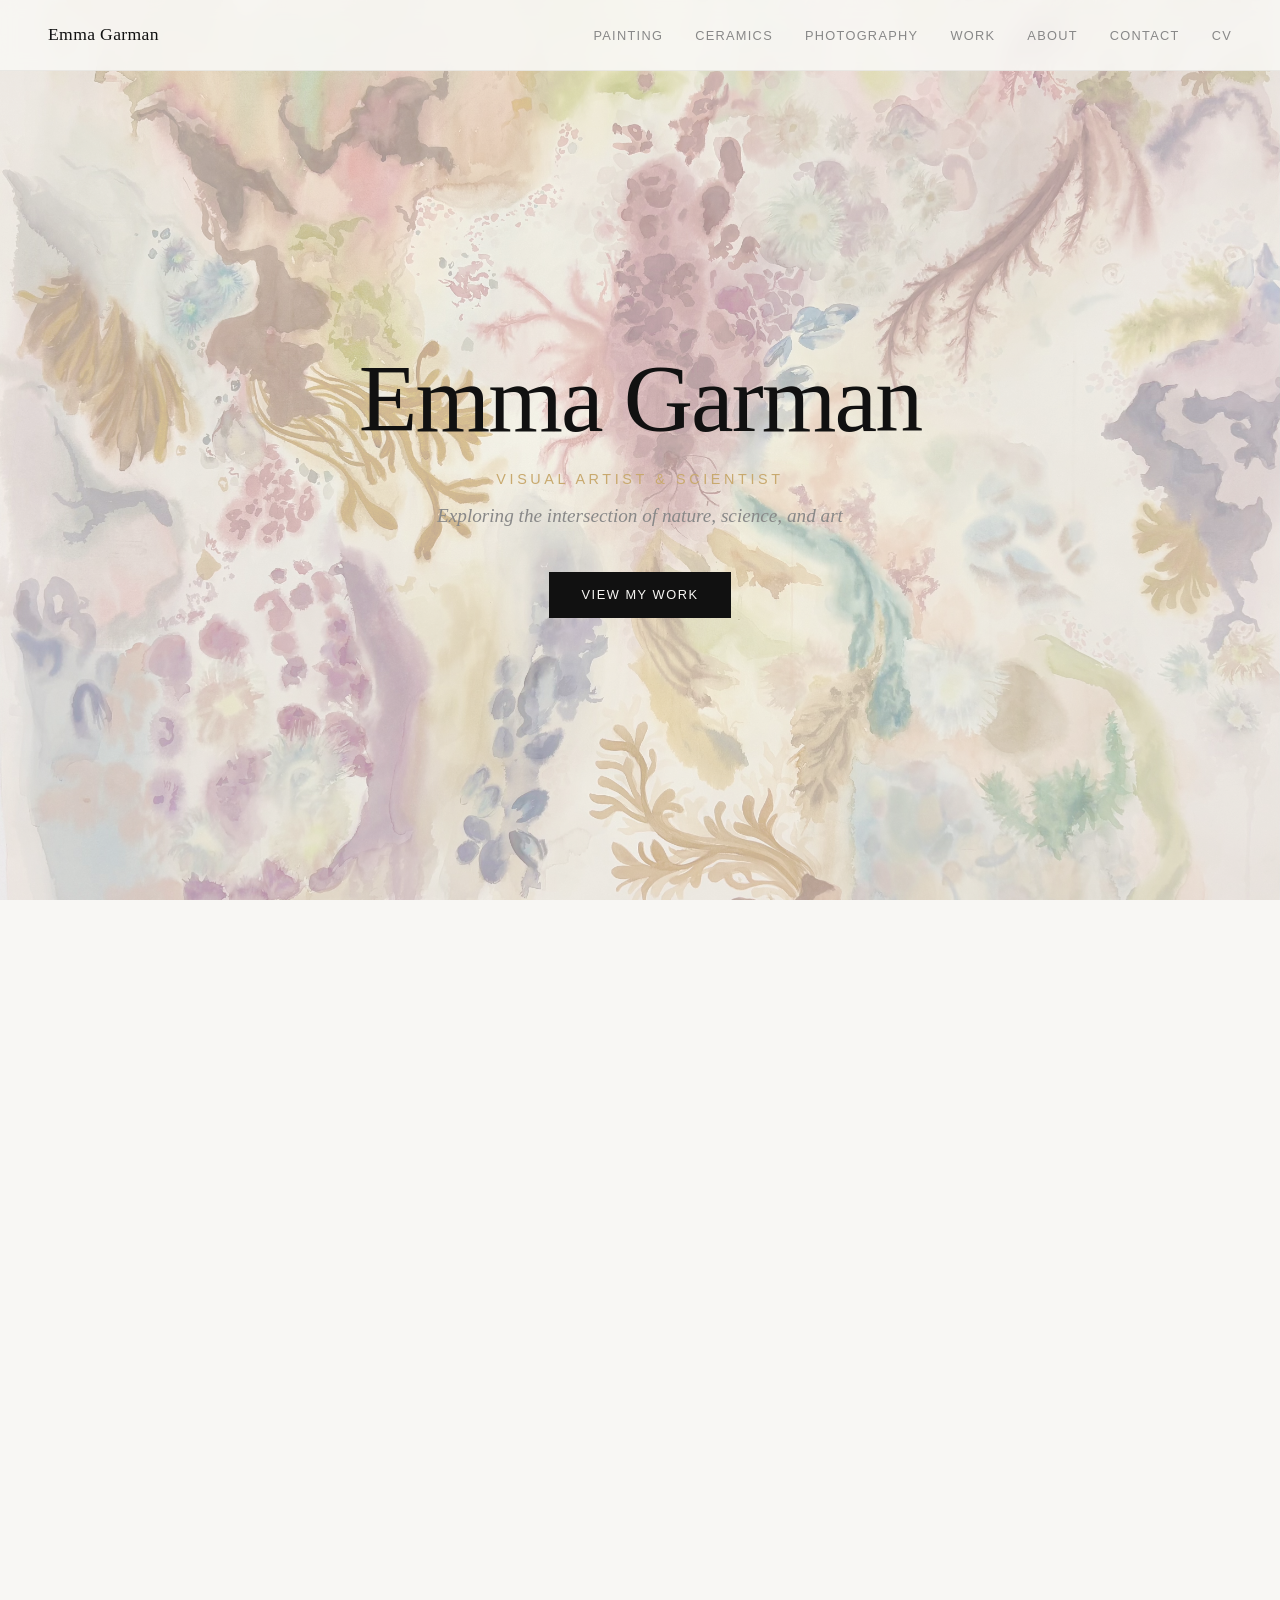
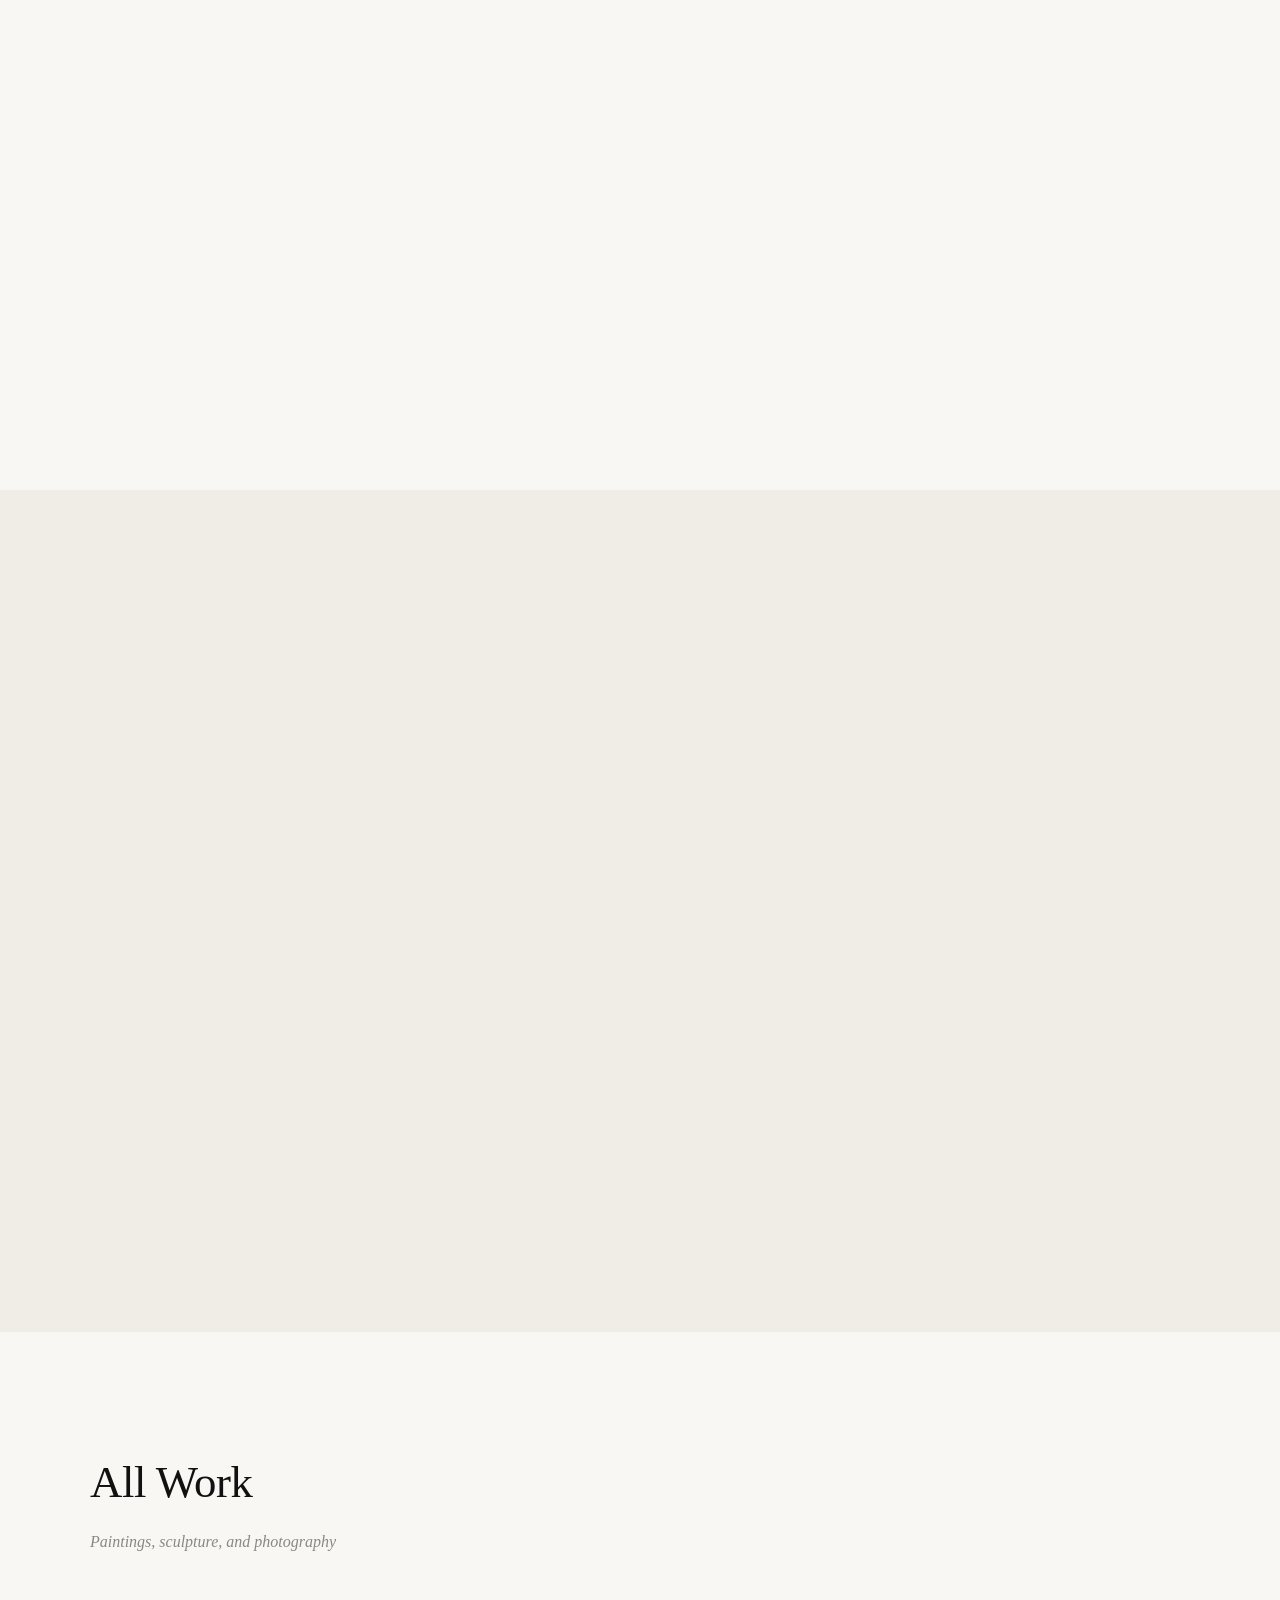
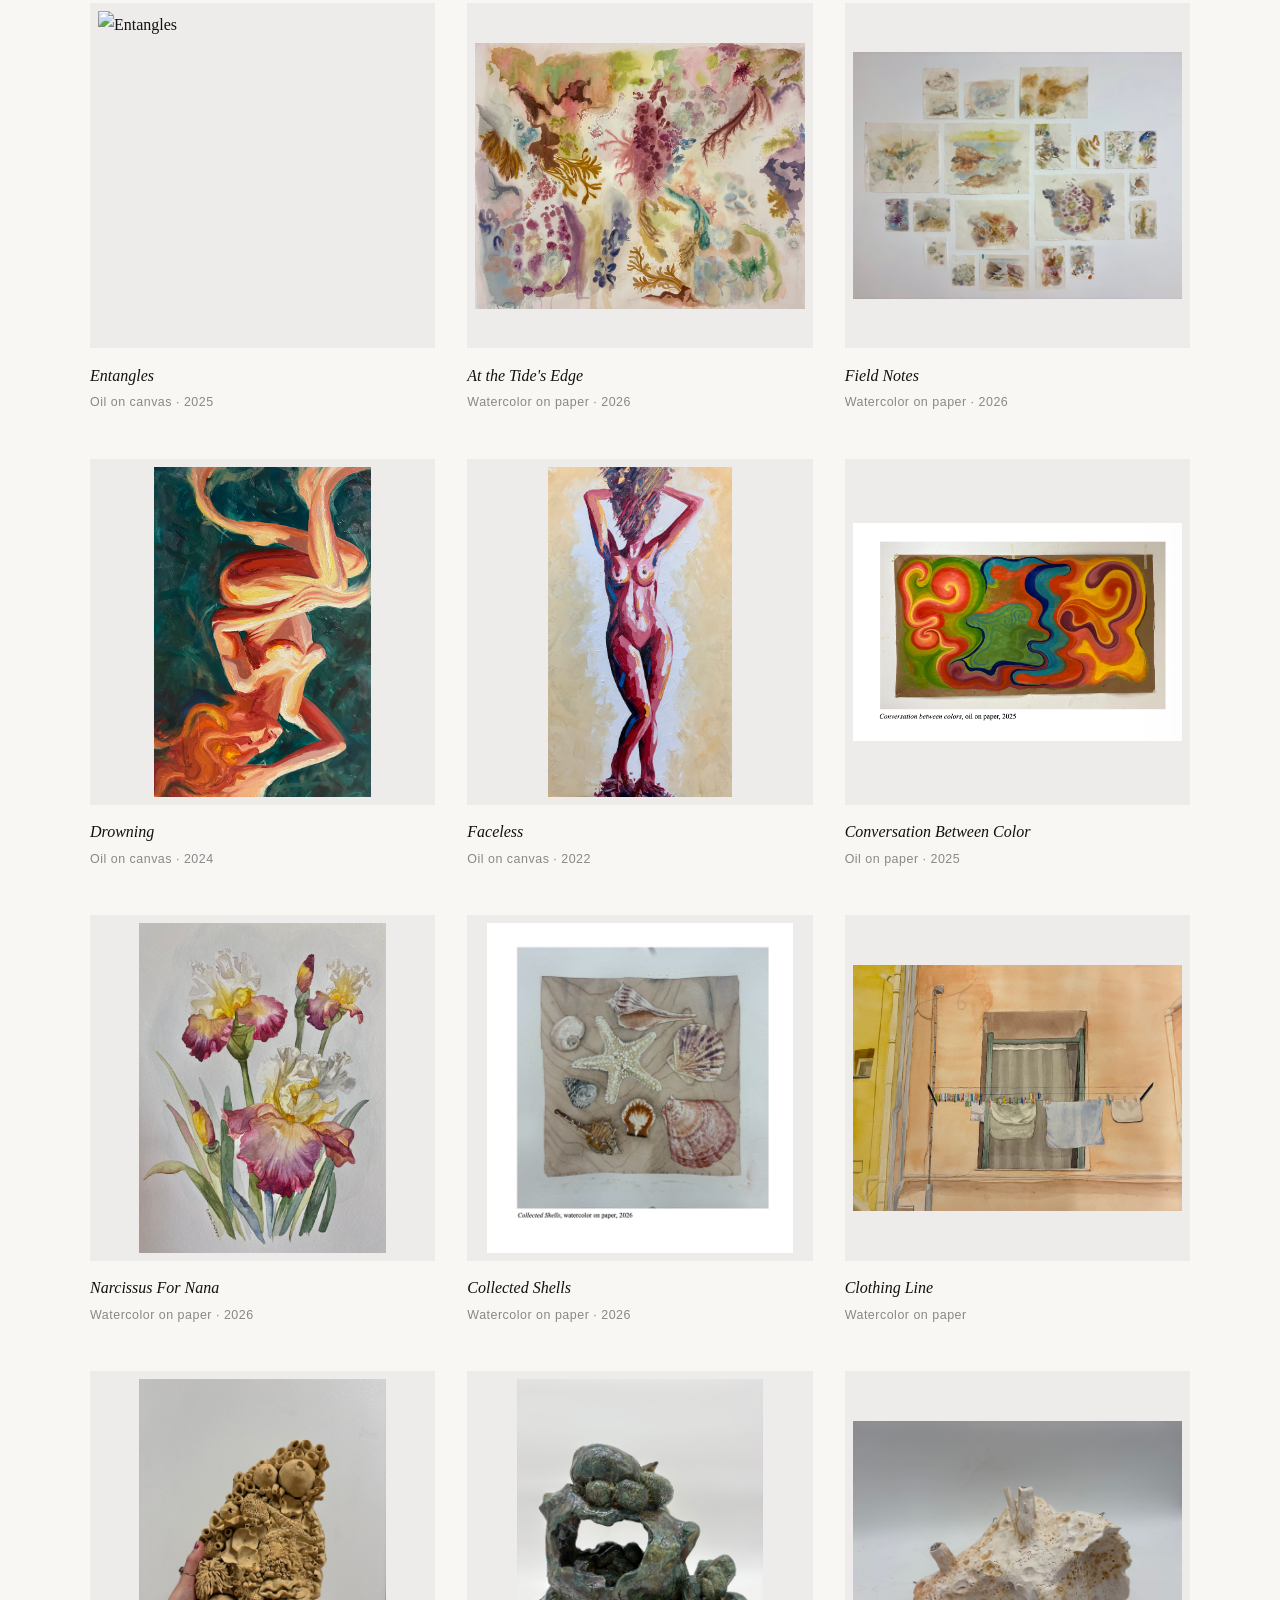
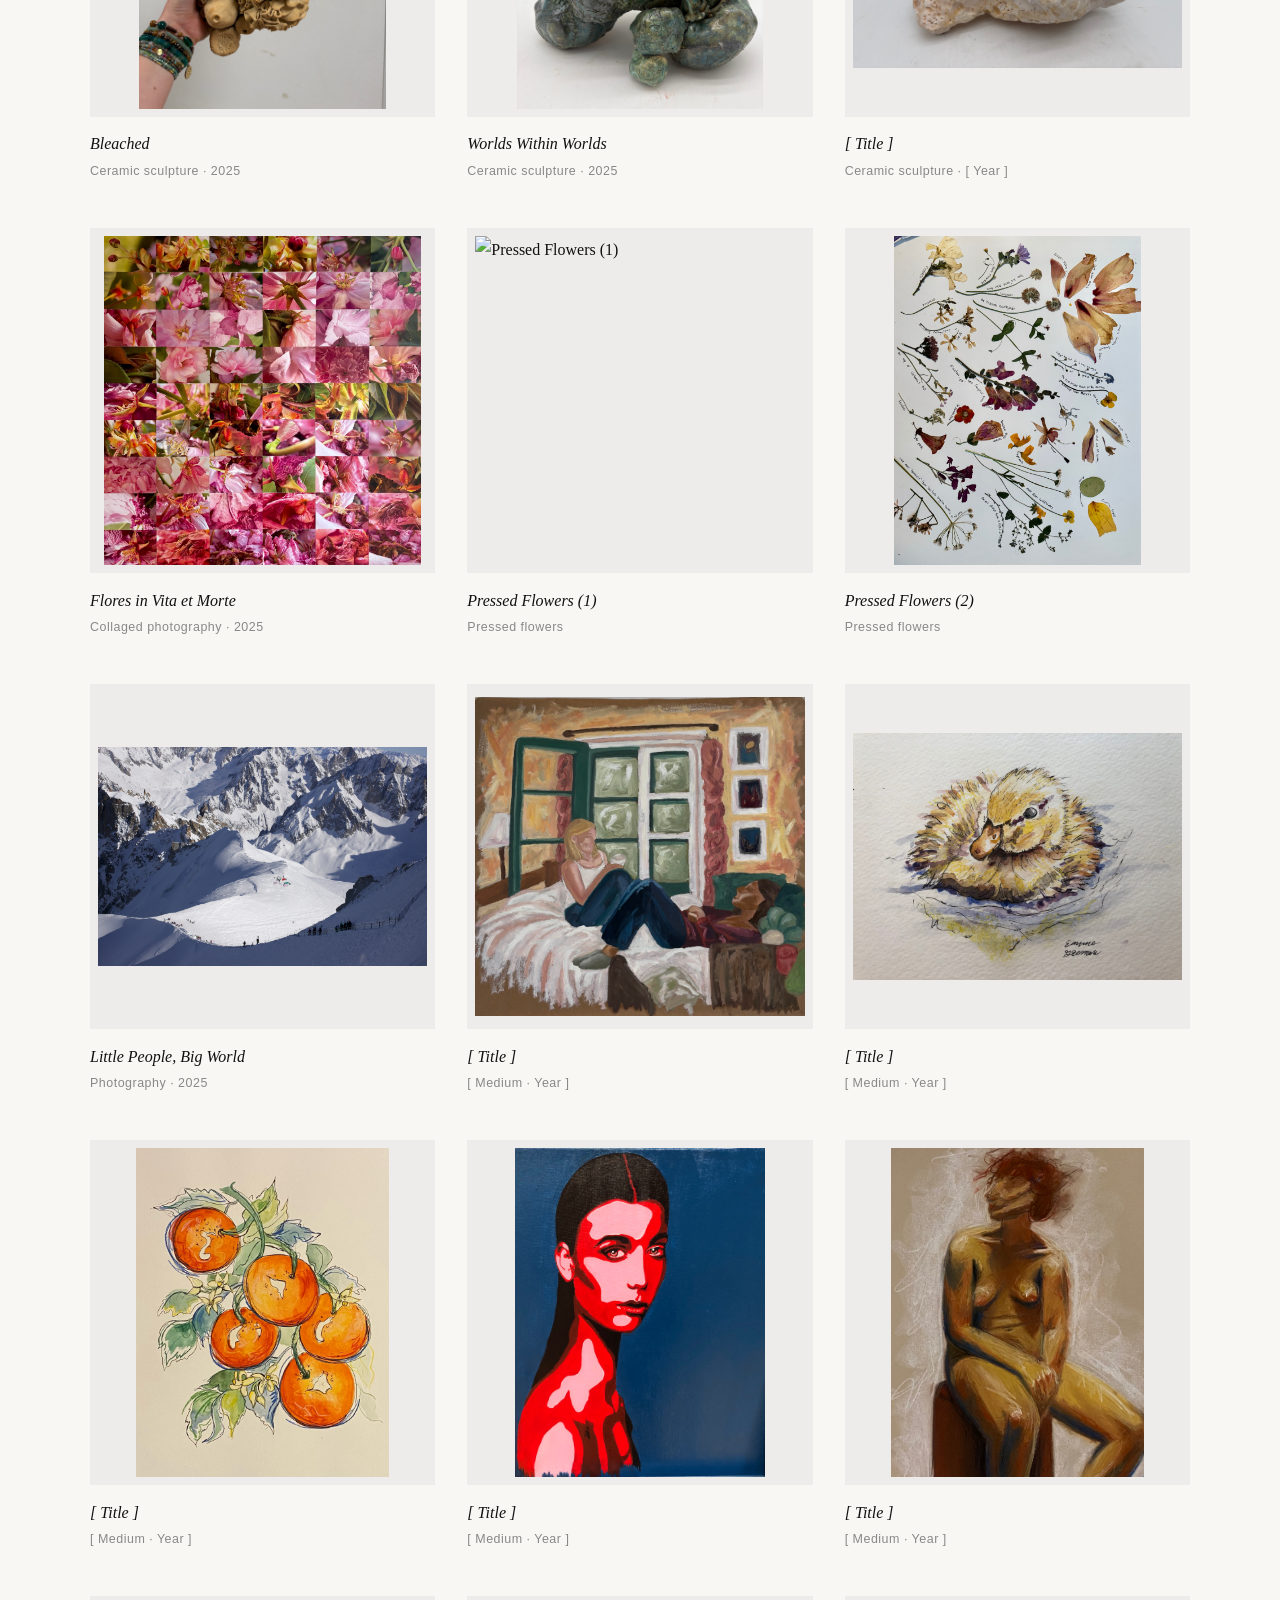
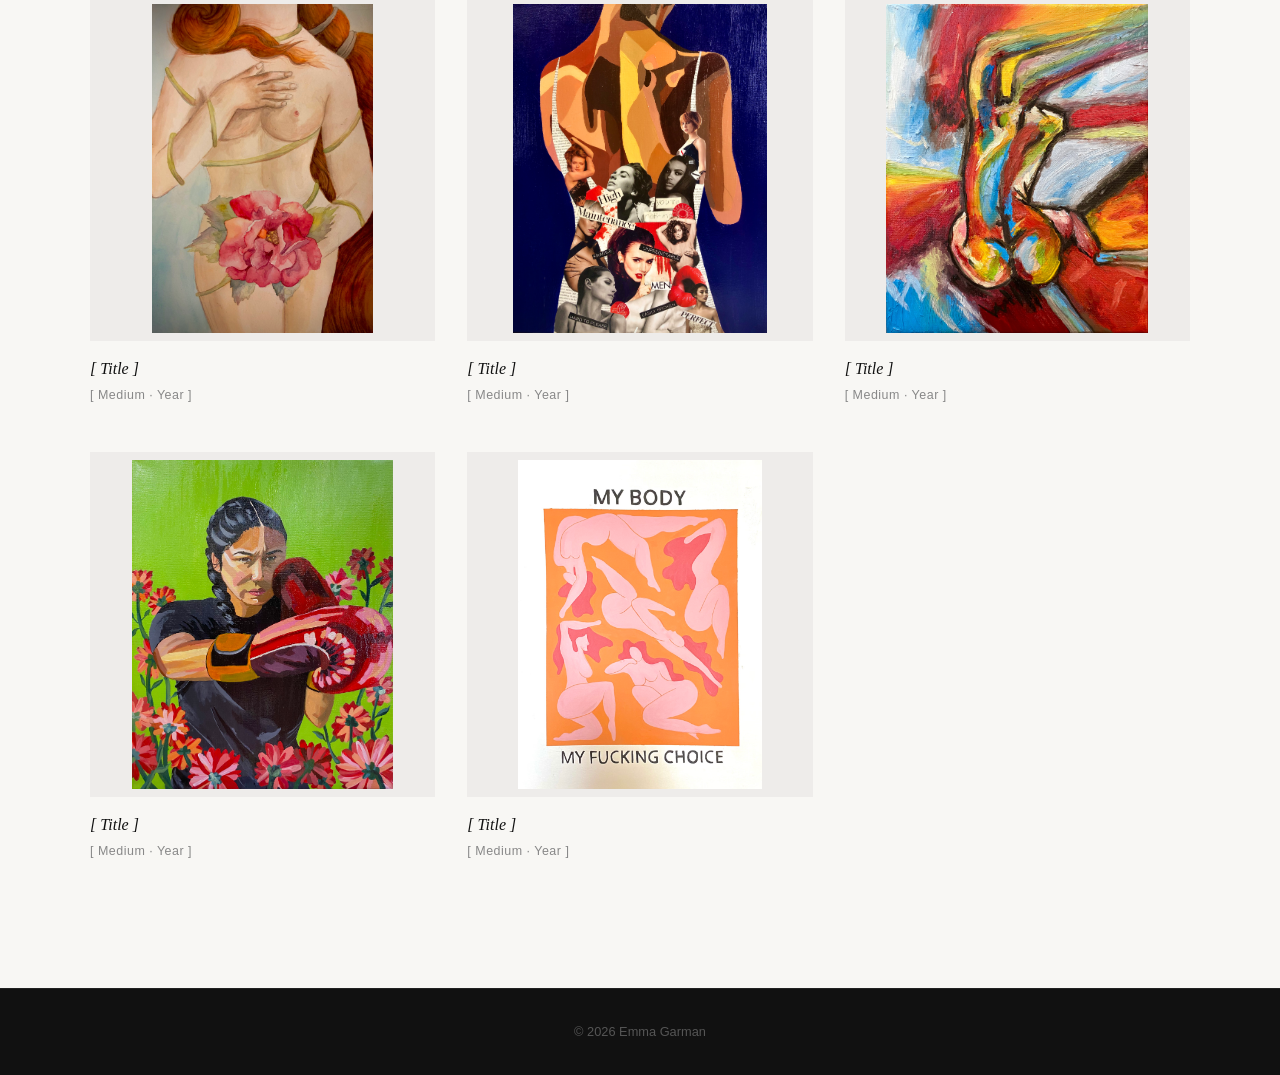
==== artwork.html @ c4eb3638 "Add artwork pages, contact form, CV, photography sections, and smooth page transitions - Individual " ====
<!DOCTYPE html>
<html lang="en">
<head>
  <meta charset="UTF-8" />
  <meta name="viewport" content="width=device-width, initial-scale=1.0" />
  <title>Work — Emma Garman</title>
  <link rel="stylesheet" href="style.css" />
</head>
<body>

  <!-- Navigation -->
  <nav class="nav">
    <a class="nav-name" href="index.html">Emma Garman</a>
    <ul class="nav-links">
      <li><a href="painting.html">Painting</a></li>
      <li><a href="ceramics.html">Ceramics</a></li>
      <li><a href="photography.html">Photography</a></li>
      <li><a href="index.html#about">About</a></li>
      <li><a href="emma-garman-cv.pdf" target="_blank">CV</a></li>
      <li><a href="contact.html">Contact</a></li>
    </ul>
  </nav>

  <!-- Artwork Content -->
  <div class="artwork-page-content">

    <a id="backLink" href="index.html#work" class="artwork-back-link">← All Work</a>

    <div class="artwork-header">
      <h1 id="artTitle"></h1>
    </div>

    <div class="artwork-img-full-wrap">
      <div class="artwork-img-container">
        <button class="art-arrow art-arrow-prev" id="artImgPrev">&#8249;</button>
        <img id="artMainImg" src="" alt="" class="artwork-img-full" />
        <button class="art-arrow art-arrow-next" id="artImgNext">&#8250;</button>
        <button class="art-zoom-btn" id="artZoomBtn" aria-label="View full size">
          <svg width="15" height="15" viewBox="0 0 24 24" fill="none" stroke="currentColor" stroke-width="2.5" stroke-linecap="round" stroke-linejoin="round">
            <polyline points="15 3 21 3 21 9"/><polyline points="9 21 3 21 3 15"/>
            <line x1="21" y1="3" x2="14" y2="10"/><line x1="3" y1="21" x2="10" y2="14"/>
          </svg>
        </button>
      </div>
      <div class="artwork-thumbs" id="artThumbs"></div>
    </div>

    <div class="artwork-body">
      <p class="artwork-meta" id="artMeta"></p>
      <div class="artwork-desc" id="artDesc"></div>
      <div class="artwork-nav-row">
        <a id="artPrev" href="#" class="artwork-nav-link">← Previous</a>
        <a id="artNext" href="#" class="artwork-nav-link">Next →</a>
      </div>
    </div>

  </div>

  <!-- Zoom Modal -->
  <div class="art-zoom-modal" id="artZoomModal">
    <button class="art-zoom-close" id="artZoomClose">×</button>
    <img id="artZoomImg" src="" alt="" />
  </div>

  <!-- Footer -->
  <footer class="footer">
    <p>© 2026 Emma Garman</p>
  </footer>

  <script>
    const WORKS = [
      {
        id: 'entangles',
        title: 'Entangles',
        meta: 'Oil on canvas · 4 × 3 ft · 2025',
        img: 'images/entangles.png',
        gallery: [],
        desc: `At the tide's edge, life entangles. Algae, seaweed, and marine creatures weave themselves into an interconnected web of symbiosis. Above them, a human figure appears only as a reflection, a lock of hair dangling into the tidepool. The water answers with a gentle ripple. In this moment of contact, boundaries between "human" and "nature" loosen.\n\nInspired by the relationships of reciprocity embedded within marine ecosystems, we can reimagine humanity's relationship to the rest of the natural world. Here, the ocean becomes our teacher, offering models for living with—rather than apart from—the world around.`
      },
      {
        id: 'at-the-tides-edge',
        title: "At the Tide's Edge",
        meta: 'Watercolor on paper · 2026',
        img: 'images/at-the-tides-edge.jpeg',
        gallery: [],
        desc: `At the Tide's Edge explores the fluid, dynamic world of tidepool ecosystems. Drawing upon a series of plein-air studies the artist created while sitting in the tidepools of Southern California, this abstract watercolor painting combines field notes, sketches, and fleeting observations into a single, cohesive composition. Forms dissolve and merge (seaweed drifting across anemones, water folding over rock), allowing varied elements to blend and interact as they do in the natural world.\n\nBy collecting moments of quiet reciprocity, this piece encourages attention to subtle, interconnected relationships that sustain these environments. At the Tide's Edge is both a meditation on the ecological beauty of tidepools and a call to more closely observe, consider, and care for these delicate ecosystems flourishing with life.`
      },
      {
        id: 'field-notes',
        title: 'Field Notes',
        meta: 'Watercolor on paper · 2026',
        img: 'images/field-notes.jpeg',
        gallery: ['images/field-notes-detail-1.jpeg','images/field-notes-detail-2.jpeg','images/field-notes-detail-3.jpeg','images/field-notes-detail-4.jpeg'],
        desc: `Immersed in tidepools and painting with seawater, the artist created Field Notes. The papers became her tidal diary, filled with quick, gestural impressions of fleeting moments. She observed seaweed swaying in the ocean's current, creatures emerging from crevices, and colors coming alive as light danced across the water. From microscopic to macroscopic, Field Notes layers moments of symbiotic relationships unfolding in tidepool ecosystems.\n\nEach field note carries a mark of the ocean, permanently etched with its touch: salty water mixed with pigment, grains of sand embedded in paper, rogue waves washing paint from the page. Field Notes creates a dialogue between art and science, combining the approaches of naturalists and artists to more closely observe life in and around the surface. In both practice and result, the collection of tidepool moments in Field Notes urges us to think about humans' relationship to the natural world.`
      },
      {
        id: 'drowning',
        title: 'Drowning',
        meta: 'Oil on canvas · 2024',
        img: 'images/drowning.jpeg',
        gallery: [],
        desc: `This piece conveys the oversexualization of women. The subject is intentionally blended at the ends of her body. Her feet, hands, and most significantly, her face, fluidly fade into the background, ultimately representing the unimportance of her identity to society; sexualized and objectified.`
      },
      {
        id: 'faceless',
        title: 'Faceless',
        meta: 'Oil on canvas · 2022',
        img: 'images/faceless.png',
        gallery: [],
        desc: `The female figure is seen as faceless; her identity unimportant to society. How can we unravel the subconscious manifestations of the sexism deeply ingrained in our culture? This piece expresses my frustration with the sexualization of women. My art demands that we are more than just our bodies.`
      },
      {
        id: 'conversation-between-colors',
        title: 'Conversation Between Color',
        meta: 'Oil on paper · 2025',
        img: 'images/conversation-between-colors.png',
        gallery: [],
        desc: `Conversation between color is an abstract expression of sensation; music, color, and texture. Made inspired by my synesthesia, and the strong associations between music and color, in which I often feel as if colors dance together in a rhythmic conversation with one another.`
      },
      {
        id: 'narcissus-for-nana',
        title: 'Narcissus For Nana',
        meta: 'Watercolor on paper · 2026',
        img: 'images/narcissus-for-nana.png',
        gallery: [],
        desc: `An ode to my Nana, for her favorite flower: the Narcissus.`
      },
      {
        id: 'collected-shells',
        title: 'Collected Shells',
        meta: 'Watercolor on paper · 2026',
        img: 'images/collected-shells.png',
        gallery: [],
        desc: ''
      },
      {
        id: 'clothing-line',
        title: 'Clothing Line',
        meta: 'Watercolor on paper',
        img: 'images/clothing-line.jpeg',
        gallery: [],
        desc: ''
      },
      {
        id: 'bleached',
        title: 'Bleached',
        meta: 'Ceramic sculpture · 2025',
        img: 'images/bleached.png',
        gallery: [],
        desc: `Unfired clay sculpture of a coral reef. Inspired by the coral organisms I conducted scientific research on in the Great Barrier Reef of Australia in 2024. Sculpture intentionally left "bleached".`
      },
      {
        id: 'worlds-within-worlds',
        title: 'Worlds Within Worlds',
        meta: 'Ceramic sculpture · 2025',
        img: 'images/worlds-within-worlds.png',
        gallery: [],
        desc: `Worlds Within Worlds is a ceramic sculpture inspired by the unseen worlds that exist within tidepools. Micro ecosystems exist within larger systems; organisms in constant dynamic interaction, hidden beneath the surface.`
      },
      {
        id: 'white-sculpture',
        title: '[ Title ]',
        meta: 'Ceramic sculpture · [ Year ]',
        img: 'images/white-sculpture.jpeg',
        gallery: ['images/white-sculpture-detail.jpeg'],
        desc: ''
      },
      {
        id: 'flores-in-vita-et-morte',
        title: 'Flores in Vita et Morte',
        meta: 'Collaged photography · 2025',
        img: 'images/flores-in-vita-et-morte.png',
        gallery: [],
        desc: `Photographed life cycle of Prunus serrulata flower, from bud, to bloom, to wilt, illustrating the beauty of temporality. Relationships, people, places, flowers, and life itself; all things eventually come to an end. The ephemeral quality is exactly what makes it so beautiful; from blossom to decay.`
      },
      {
        id: 'pressed-flowers-1',
        title: 'Pressed Flowers (1)',
        meta: 'Pressed flowers',
        img: 'images/pressed-flowers-1.jpeg',
        gallery: [],
        desc: ''
      },
      {
        id: 'pressed-flowers-2',
        title: 'Pressed Flowers (2)',
        meta: 'Pressed flowers',
        img: 'images/pressed-flowers-2.jpeg',
        gallery: [],
        desc: ''
      },
      {
        id: 'little-people-big-world',
        title: 'Little People, Big World',
        meta: 'Photography · 2025',
        img: 'images/little-people-big-world.png',
        gallery: [],
        desc: ''
      },
      {
        id: 'room-scene',
        title: '[ Title ]',
        meta: '[ Medium ] · [ Year ]',
        img: 'images/room-scene.jpeg',
        gallery: [],
        desc: ''
      },
      {
        id: 'duckling',
        title: '[ Title ]',
        meta: '[ Medium ] · [ Year ]',
        img: 'images/duckling.jpeg',
        gallery: [],
        desc: ''
      },
      {
        id: 'oranges',
        title: '[ Title ]',
        meta: '[ Medium ] · [ Year ]',
        img: 'images/oranges.jpeg',
        gallery: [],
        desc: ''
      },
      {
        id: 'portrait-red-blue',
        title: '[ Title ]',
        meta: '[ Medium ] · [ Year ]',
        img: 'images/portrait-red-blue.jpeg',
        gallery: [],
        desc: ''
      },
      {
        id: 'seated-figure',
        title: '[ Title ]',
        meta: '[ Medium ] · [ Year ]',
        img: 'images/seated-figure.jpeg',
        gallery: [],
        desc: ''
      },
      {
        id: 'figure-vines-flower',
        title: '[ Title ]',
        meta: '[ Medium ] · [ Year ]',
        img: 'images/figure-vines-flower.jpeg',
        gallery: [],
        desc: ''
      },
      {
        id: 'high-maintenance-collage',
        title: '[ Title ]',
        meta: '[ Medium ] · [ Year ]',
        img: 'images/high-maintenance-collage.jpeg',
        gallery: [],
        desc: ''
      },
      {
        id: 'abstract-figure-colorful',
        title: '[ Title ]',
        meta: '[ Medium ] · [ Year ]',
        img: 'images/abstract-figure-colorful.jpeg',
        gallery: [],
        desc: ''
      },
      {
        id: 'boxer-flowers',
        title: '[ Title ]',
        meta: '[ Medium ] · [ Year ]',
        img: 'images/boxer-flowers.jpeg',
        gallery: [],
        desc: ''
      },
      {
        id: 'my-body-my-choice',
        title: '[ Title ]',
        meta: '[ Medium ] · [ Year ]',
        img: 'images/my-body-my-choice.jpeg',
        gallery: [],
        desc: ''
      },
      {id:'lwbp-1',title:'Little People, Big World',meta:'Photography · 2025',img:'images/lwbp-1.jpeg',gallery:[],seriesIds:['lwbp-1','lwbp-2','lwbp-3','lwbp-4','lwbp-5','lwbp-6','lwbp-7','lwbp-8','lwbp-9'],desc:''},
      {id:'lwbp-2',title:'Little People, Big World',meta:'Photography · 2025',img:'images/lwbp-2.jpeg',gallery:[],seriesIds:['lwbp-1','lwbp-2','lwbp-3','lwbp-4','lwbp-5','lwbp-6','lwbp-7','lwbp-8','lwbp-9'],desc:''},
      {id:'lwbp-3',title:'Little People, Big World',meta:'Photography · 2025',img:'images/lwbp-3.jpeg',gallery:[],seriesIds:['lwbp-1','lwbp-2','lwbp-3','lwbp-4','lwbp-5','lwbp-6','lwbp-7','lwbp-8','lwbp-9'],desc:''},
      {id:'lwbp-4',title:'Little People, Big World',meta:'Photography · 2025',img:'images/lwbp-4.jpeg',gallery:[],seriesIds:['lwbp-1','lwbp-2','lwbp-3','lwbp-4','lwbp-5','lwbp-6','lwbp-7','lwbp-8','lwbp-9'],desc:''},
      {id:'lwbp-5',title:'Little People, Big World',meta:'Photography · 2025',img:'images/lwbp-5.jpeg',gallery:[],seriesIds:['lwbp-1','lwbp-2','lwbp-3','lwbp-4','lwbp-5','lwbp-6','lwbp-7','lwbp-8','lwbp-9'],desc:''},
      {id:'lwbp-6',title:'Little People, Big World',meta:'Photography · 2025',img:'images/lwbp-6.jpeg',gallery:[],seriesIds:['lwbp-1','lwbp-2','lwbp-3','lwbp-4','lwbp-5','lwbp-6','lwbp-7','lwbp-8','lwbp-9'],desc:''},
      {id:'lwbp-7',title:'Little People, Big World',meta:'Photography · 2025',img:'images/lwbp-7.jpeg',gallery:[],seriesIds:['lwbp-1','lwbp-2','lwbp-3','lwbp-4','lwbp-5','lwbp-6','lwbp-7','lwbp-8','lwbp-9'],desc:''},
      {id:'lwbp-8',title:'Little People, Big World',meta:'Photography · 2025',img:'images/lwbp-8.jpeg',gallery:[],seriesIds:['lwbp-1','lwbp-2','lwbp-3','lwbp-4','lwbp-5','lwbp-6','lwbp-7','lwbp-8','lwbp-9'],desc:''},
      {id:'lwbp-9',title:'Little People, Big World',meta:'Photography · 2025',img:'images/lwbp-9.jpeg',gallery:[],seriesIds:['lwbp-1','lwbp-2','lwbp-3','lwbp-4','lwbp-5','lwbp-6','lwbp-7','lwbp-8','lwbp-9'],desc:''},
      {id:'bw-1',title:'Black and White Darkroom Photography',meta:'35mm film · 2025',img:'images/bw-1.jpeg',gallery:[],desc:''},
      {id:'bw-2',title:'Black and White Darkroom Photography',meta:'35mm film · 2025',img:'images/bw-2.jpeg',gallery:[],desc:''},
      {id:'bw-3',title:'Black and White Darkroom Photography',meta:'35mm film · 2025',img:'images/bw-3.jpeg',gallery:[],desc:''},
      {id:'bw-4',title:'Black and White Darkroom Photography',meta:'35mm film · 2025',img:'images/bw-4.jpeg',gallery:[],desc:''},
      {id:'bw-5',title:'Black and White Darkroom Photography',meta:'35mm film · 2025',img:'images/bw-5.jpeg',gallery:[],desc:''},
      {id:'bw-6',title:'Black and White Darkroom Photography',meta:'35mm film · 2025',img:'images/bw-6.jpeg',gallery:[],desc:''},
      {id:'bw-7',title:'Black and White Darkroom Photography',meta:'35mm film · 2025',img:'images/bw-7.jpeg',gallery:[],desc:''},
      {id:'bw-8',title:'Black and White Darkroom Photography',meta:'35mm film · 2025',img:'images/bw-8.jpeg',gallery:[],desc:''}
    ];

    // Back link — always goes to the page the user came from
    const params = new URLSearchParams(window.location.search);
    const fromParam = params.get('from');
    if (fromParam) {
      document.getElementById('backLink').href = decodeURIComponent(fromParam);
    }

    // Load work
    const workId = params.get('work');
    const idx = WORKS.findIndex(w => w.id === workId);
    const fromStr = fromParam ? '&from=' + encodeURIComponent(fromParam) : '';

    function navigateTo(url) {
      document.body.classList.add('page-exit');
      setTimeout(() => { window.location.href = url; }, 220);
    }

    if (idx < 0) { window.location.href = 'index.html#work'; } else {
      const work = WORKS[idx];
      const allImgs = [work.img, ...(work.gallery || [])];

      document.title = (work.title !== '[ Title ]' ? work.title : 'Work') + ' — Emma Garman';
      document.getElementById('artMainImg').src = work.img;
      document.getElementById('artMainImg').alt = work.title;
      document.getElementById('artTitle').textContent = work.title;
      document.getElementById('artMeta').textContent = work.meta;

      const descEl = document.getElementById('artDesc');
      if (work.desc) {
        descEl.innerHTML = work.desc.split(/\n\n+/).map(p => '<p>' + p.trim() + '</p>').join('');
      }

      // Gallery arrows + thumbnails
      let currentImgIdx = 0;
      const mainImg = document.getElementById('artMainImg');
      const prevBtn = document.getElementById('artImgPrev');
      const nextBtn = document.getElementById('artImgNext');
      const thumbsWrap = document.getElementById('artThumbs');
      let thumbEls = [];

      function showImg(i) {
        currentImgIdx = ((i % allImgs.length) + allImgs.length) % allImgs.length;
        mainImg.src = allImgs[currentImgIdx];
        thumbEls.forEach((t, j) => t.classList.toggle('active', j === currentImgIdx));
      }

      if (allImgs.length > 1) {
        prevBtn.addEventListener('click', () => showImg(currentImgIdx - 1));
        nextBtn.addEventListener('click', () => showImg(currentImgIdx + 1));
        allImgs.forEach((src, i) => {
          const img = document.createElement('img');
          img.src = src;
          img.className = 'artwork-thumb' + (i === 0 ? ' active' : '');
          img.alt = '';
          img.addEventListener('click', () => showImg(i));
          thumbsWrap.appendChild(img);
          thumbEls.push(img);
        });
      } else if (work.seriesIds && work.seriesIds.length > 1) {
        // Series: arrows navigate between sibling pages
        const seriesIdx = work.seriesIds.indexOf(work.id);
        const prevId = work.seriesIds[(seriesIdx - 1 + work.seriesIds.length) % work.seriesIds.length];
        const nextId = work.seriesIds[(seriesIdx + 1) % work.seriesIds.length];
        prevBtn.addEventListener('click', () => navigateTo('artwork.html?work=' + prevId + fromStr));
        nextBtn.addEventListener('click', () => navigateTo('artwork.html?work=' + nextId + fromStr));
      } else {
        prevBtn.style.display = 'none';
        nextBtn.style.display = 'none';
      }

      // Series thumbnails (navigate to sibling pages)
      if (work.seriesIds && work.seriesIds.length > 1) {
        work.seriesIds.forEach(sid => {
          const sw = WORKS.find(w => w.id === sid);
          if (!sw) return;
          const img = document.createElement('img');
          img.src = sw.img;
          img.className = 'artwork-thumb' + (sw.id === work.id ? ' active' : '');
          img.alt = sw.title;
          img.addEventListener('click', () => navigateTo('artwork.html?work=' + sw.id + fromStr));
          thumbsWrap.appendChild(img);
        });
      }

      // Zoom modal
      const zoomModal = document.getElementById('artZoomModal');
      const zoomImg = document.getElementById('artZoomImg');
      document.getElementById('artZoomBtn').addEventListener('click', () => {
        zoomImg.src = allImgs[currentImgIdx];
        zoomModal.classList.add('active');
        document.body.style.overflow = 'hidden';
      });
      function closeZoom() { zoomModal.classList.remove('active'); document.body.style.overflow = ''; }
      document.getElementById('artZoomClose').addEventListener('click', closeZoom);
      zoomModal.addEventListener('click', e => { if (e.target === zoomModal) closeZoom(); });
      document.addEventListener('keydown', e => { if (e.key === 'Escape') closeZoom(); });

      // Back link
      document.getElementById('backLink').addEventListener('click', e => {
        e.preventDefault();
        navigateTo(document.getElementById('backLink').href);
      });

      // Prev / Next artwork
      const prevWork = WORKS[(idx - 1 + WORKS.length) % WORKS.length];
      const nextWork = WORKS[(idx + 1) % WORKS.length];
      const artPrev = document.getElementById('artPrev');
      const artNext = document.getElementById('artNext');
      artPrev.href = 'artwork.html?work=' + prevWork.id + fromStr;
      artNext.href = 'artwork.html?work=' + nextWork.id + fromStr;
      artPrev.addEventListener('click', e => { e.preventDefault(); navigateTo(artPrev.href); });
      artNext.addEventListener('click', e => { e.preventDefault(); navigateTo(artNext.href); });
    }
  </script>
</body>
</html>
---- style.css ----
/* ── Reset & Base ── */
*, *::before, *::after { box-sizing: border-box; margin: 0; padding: 0; }

:root {
  --black:   #111111;
  --white:   #f8f7f4;
  --gray:    #888888;
  --accent:  #c8a96e;
  --font:    'Georgia', serif;
  --sans:    'Helvetica Neue', Arial, sans-serif;
}

html { scroll-behavior: smooth; background: #f8f7f4; }

@keyframes pageFadeIn {
  from { opacity: 0; }
  to   { opacity: 1; }
}

body {
  background: var(--white);
  color: var(--black);
  font-family: var(--font);
  line-height: 1.7;
  animation: pageFadeIn 0.35s ease forwards;
}
body.page-exit {
  animation: none;
  opacity: 0;
  transition: opacity 0.2s ease;
}

a { color: inherit; text-decoration: none; }

/* ── Fade-in Animation ── */
.fade-in {
  opacity: 0;
  transform: translateY(24px);
  transition: opacity 0.8s ease, transform 0.8s ease;
}
.fade-in.visible {
  opacity: 1;
  transform: translateY(0);
}
.delay-1 { transition-delay: 0.15s; }
.delay-2 { transition-delay: 0.3s; }
.delay-3 { transition-delay: 0.45s; }

/* ── Navigation ── */
.nav {
  position: fixed;
  top: 0; left: 0; right: 0;
  display: flex;
  justify-content: space-between;
  align-items: center;
  padding: 1.25rem 3rem;
  background: rgba(248, 247, 244, 0.92);
  backdrop-filter: blur(8px);
  z-index: 100;
  border-bottom: 1px solid rgba(0,0,0,0.06);
}
.nav-name {
  font-family: var(--font);
  font-size: 1.1rem;
  letter-spacing: 0.02em;
}
.nav-links {
  list-style: none;
  display: flex;
  gap: 2rem;
}
.nav-links a {
  font-family: var(--sans);
  font-size: 0.8rem;
  letter-spacing: 0.1em;
  text-transform: uppercase;
  color: var(--gray);
  transition: color 0.2s;
}
.nav-links a:hover,
.nav-links a.active { color: var(--black); }

/* ── Hero ── */
.hero {
  min-height: 100vh;
  display: flex;
  align-items: center;
  justify-content: center;
  text-align: center;
  padding: 8rem 2rem 4rem;
  background: var(--white);
}
.hero-content h1 {
  font-size: clamp(2.8rem, 8vw, 6rem);
  font-weight: 400;
  letter-spacing: -0.02em;
  line-height: 1.1;
}
.hero-sub {
  font-family: var(--sans);
  font-size: 0.9rem;
  letter-spacing: 0.25em;
  text-transform: uppercase;
  color: var(--accent);
  margin: 1rem 0 0.5rem;
}
.hero-tagline {
  font-size: 1.2rem;
  color: var(--gray);
  margin-bottom: 2.5rem;
  font-style: italic;
}

/* ── Buttons ── */
.btn {
  display: inline-block;
  padding: 0.75rem 2rem;
  background: var(--black);
  color: var(--white);
  font-family: var(--sans);
  font-size: 0.8rem;
  letter-spacing: 0.12em;
  text-transform: uppercase;
  transition: background 0.2s, color 0.2s;
}
.btn:hover { background: var(--accent); color: var(--white); }

.btn-outline {
  background: transparent;
  color: var(--black);
  border: 1px solid var(--black);
}
.btn-outline:hover { background: var(--black); color: var(--white); }

/* ── Sections ── */
.section { padding: 7rem 2rem; }
.container { max-width: 1100px; margin: 0 auto; }

h2 {
  font-size: clamp(1.8rem, 4vw, 2.8rem);
  font-weight: 400;
  margin-bottom: 0.5rem;
  letter-spacing: -0.01em;
}
.section-sub {
  color: var(--gray);
  font-style: italic;
  margin-bottom: 3rem;
}

/* ── Page Header (sub-pages) ── */
.page-header {
  padding: 10rem 2rem 4rem;
  text-align: center;
  background: var(--white);
}
.page-header h1 {
  font-size: clamp(2rem, 5vw, 3.5rem);
  font-weight: 400;
  letter-spacing: -0.01em;
}
.page-header p {
  color: var(--gray);
  font-style: italic;
  margin-top: 0.5rem;
}

/* ── Hero background image ── */
.hero-img-bg {
  background-image: url('images/at-the-tides-edge.jpeg');
  background-size: cover;
  background-position: center;
  position: relative;
}
.hero-img-bg::before {
  content: '';
  position: absolute;
  inset: 0;
  background: rgba(248, 247, 244, 0.60);
}
.hero-img-bg .hero-content {
  position: relative;
  z-index: 1;
}

/* ── Featured ── */
.featured { background: var(--white); }
.featured-grid {
  display: grid;
  grid-template-columns: 1.5fr 1fr;
  gap: 1.5rem;
  margin-top: 3rem;
}
.featured-side {
  display: flex;
  flex-direction: column;
  gap: 1.5rem;
}
.featured-card {
  overflow: hidden;
  cursor: pointer;
}
.featured-card img {
  width: 100%;
  display: block;
  object-fit: cover;
  transition: transform 0.4s ease, opacity 0.3s ease;
}
.featured-card.large img { aspect-ratio: 4/5; }
.featured-side .featured-card img { aspect-ratio: 4/3; }
.featured-card:hover img {
  transform: scale(1.03);
  opacity: 0.88;
}

@media (max-width: 700px) {
  .featured-grid { grid-template-columns: 1fr; }
}

/* ── About ── */
.about { background: #f0ede6; }
.about-grid {
  display: grid;
  grid-template-columns: 1fr 1.8fr;
  gap: 4rem;
  align-items: start;
  margin-top: 3rem;
}
.about-img-placeholder {
  aspect-ratio: 3/4;
  background: #ddd8ce;
  display: flex;
  align-items: center;
  justify-content: center;
  color: var(--gray);
  font-family: var(--sans);
  font-size: 0.85rem;
  letter-spacing: 0.1em;
}
.about-img {
  aspect-ratio: 3/4;
  overflow: hidden;
}
.about-img img {
  width: 100%;
  height: 100%;
  object-fit: cover;
  object-position: top;
  display: block;
}
.about-text p { margin-bottom: 1.25rem; color: #444; line-height: 1.8; }
.about-text .btn { margin-top: 0.5rem; }

/* ── Work Grid ── */
.work { background: var(--white); }
.work-grid {
  display: grid;
  grid-template-columns: repeat(auto-fill, minmax(300px, 1fr));
  gap: 2rem;
  margin-top: 3rem;
}
.work-card {
  cursor: pointer;
}
.work-card-img {
  background: #eeecea;
  overflow: hidden;
  aspect-ratio: 1/1;
  display: flex;
  align-items: center;
  justify-content: center;
  position: relative;
}
.work-card-img img {
  width: 100%;
  height: 100%;
  object-fit: contain;
  display: block;
  transition: transform 0.4s ease, opacity 0.3s ease;
  padding: 0.5rem;
}
.work-card:hover .work-card-img img {
  transform: scale(1.04);
  opacity: 0.88;
}
/* ── Card hover overlay ── */
.card-overlay {
  position: absolute;
  inset: 0;
  background: rgba(17, 17, 17, 0);
  display: flex;
  flex-direction: column;
  justify-content: flex-end;
  padding: 1rem;
  pointer-events: none;
  transition: background 0.35s ease;
}
.card-overlay-title {
  color: #fff;
  font-family: var(--font);
  font-style: italic;
  font-size: 0.95rem;
  opacity: 0;
  transform: translateY(6px);
  transition: opacity 0.35s ease, transform 0.35s ease;
}
.card-overlay-meta {
  color: rgba(255,255,255,0.75);
  font-family: var(--sans);
  font-size: 0.72rem;
  letter-spacing: 0.06em;
  opacity: 0;
  transform: translateY(6px);
  transition: opacity 0.35s ease 0.04s, transform 0.35s ease 0.04s;
  margin-top: 0.2rem;
}
.work-card:hover .card-overlay { background: rgba(17, 17, 17, 0.42); }
.work-card:hover .card-overlay-title,
.work-card:hover .card-overlay-meta { opacity: 1; transform: translateY(0); }

.work-info { padding: 0.85rem 0; }
.work-info h3 { font-size: 1rem; font-weight: 400; font-style: italic; }
.work-info p { font-family: var(--sans); font-size: 0.78rem; color: var(--gray); margin-top: 0.2rem; letter-spacing: 0.04em; }

/* ── Photo Projects ── */
.photo-project { margin-bottom: 5rem; }
.photo-project:last-child { margin-bottom: 0; }
.photo-project-header { margin-bottom: 2rem; border-bottom: 1px solid rgba(0,0,0,0.08); padding-bottom: 1rem; }
.photo-project-header h2 { font-size: clamp(1.4rem, 3vw, 2rem); font-weight: 400; }
.photo-project-header p { color: var(--gray); font-style: italic; margin-top: 0.3rem; font-size: 0.9rem; }
.photo-grid {
  display: grid;
  grid-template-columns: repeat(auto-fill, minmax(280px, 1fr));
  gap: 0.75rem;
}
.photo-grid .work-card-img {
  aspect-ratio: 3/2;
}

/* ── Publications ── */
.publications { background: #f0ede6; }
.pub-list { margin-top: 2rem; }
.pub-item {
  border-top: 1px solid rgba(0,0,0,0.1);
  padding: 1.5rem 0;
}
.pub-item:last-child { border-bottom: 1px solid rgba(0,0,0,0.1); }
.pub-item h3 { font-size: 1rem; font-weight: 400; margin-bottom: 0.3rem; }
.pub-item p { font-family: var(--sans); font-size: 0.8rem; color: var(--gray); }
.pub-item a { color: var(--accent); text-decoration: underline; }

/* ── CV ── */
.cv-section { background: var(--white); }
.cv-grid {
  display: grid;
  grid-template-columns: 1fr 1fr;
  gap: 4rem;
  margin-top: 3rem;
}
.cv-col h3 {
  font-family: var(--sans);
  font-size: 0.75rem;
  letter-spacing: 0.15em;
  text-transform: uppercase;
  color: var(--accent);
  margin-bottom: 1.5rem;
}
.cv-entry {
  border-top: 1px solid rgba(0,0,0,0.08);
  padding: 1rem 0;
}
.cv-entry:last-child { border-bottom: 1px solid rgba(0,0,0,0.08); }
.cv-entry-year {
  font-family: var(--sans);
  font-size: 0.75rem;
  color: var(--gray);
  letter-spacing: 0.05em;
  margin-bottom: 0.2rem;
}
.cv-entry-title { font-size: 0.95rem; font-weight: 400; }
.cv-entry-sub {
  font-family: var(--sans);
  font-size: 0.8rem;
  color: var(--gray);
  margin-top: 0.1rem;
}
.cv-download { margin-top: 2.5rem; }

/* ── Resume / CV Page ── */
.resume-page { background: var(--white); }
.resume-top {
  display: flex;
  justify-content: space-between;
  align-items: center;
  padding-bottom: 2rem;
  margin-bottom: 2rem;
  border-bottom: 1px solid rgba(0,0,0,0.1);
  flex-wrap: wrap;
  gap: 1rem;
}
.resume-contact-line {
  font-family: var(--sans);
  font-size: 0.85rem;
  color: var(--gray);
}
.resume-block { margin-bottom: 3.5rem; }
.resume-block-title {
  font-family: var(--sans);
  font-size: 0.72rem;
  letter-spacing: 0.15em;
  text-transform: uppercase;
  color: var(--accent);
  padding-bottom: 0.75rem;
  margin-bottom: 0;
  border-bottom: 1px solid rgba(0,0,0,0.12);
}
.resume-entry {
  border-bottom: 1px solid rgba(0,0,0,0.06);
  padding: 1.25rem 0;
}
.resume-entry-header {
  display: flex;
  justify-content: space-between;
  align-items: baseline;
  gap: 1.5rem;
}
.resume-entry-title {
  font-family: var(--sans);
  font-size: 0.93rem;
  font-weight: 600;
  color: var(--black);
}
.resume-entry-date {
  font-family: var(--sans);
  font-size: 0.78rem;
  color: var(--gray);
  white-space: nowrap;
  flex-shrink: 0;
  text-align: right;
}
.resume-entry-sub {
  font-family: var(--font);
  font-style: italic;
  font-size: 0.87rem;
  color: var(--gray);
  margin-top: 0.25rem;
}
.resume-bullets {
  margin-top: 0.65rem;
  padding-left: 1.1rem;
  font-size: 0.87rem;
  line-height: 1.75;
  color: #444;
}
.resume-bullets li { margin-bottom: 0.25rem; }
.resume-bullets li:last-child { margin-bottom: 0; }
@media (max-width: 600px) {
  .resume-entry-header { flex-direction: column; gap: 0.15rem; }
  .resume-entry-date { text-align: left; }
  .resume-top { flex-direction: column; align-items: flex-start; }
}

/* ── Contact Full Page ── */
.contact-full-page {
  min-height: 100vh;
  display: flex;
  align-items: flex-start;
  justify-content: center;
  padding: 9rem 2rem 5rem;
  background: var(--white);
}
.contact-form-wrap {
  width: 100%;
  max-width: 580px;
}
.contact-heading {
  font-size: clamp(2.2rem, 5vw, 3.2rem);
  font-weight: 400;
  margin-bottom: 1rem;
  letter-spacing: -0.01em;
}
.contact-blurb {
  font-style: italic;
  color: var(--gray);
  line-height: 1.8;
  font-size: 1rem;
  margin-bottom: 2.5rem;
}
.contact-form {
  display: flex;
  flex-direction: column;
  gap: 0.85rem;
}
.form-row {
  display: grid;
  grid-template-columns: 1fr 1fr;
  gap: 0.85rem;
}
.contact-form input,
.contact-form textarea {
  font-family: var(--font);
  font-size: 0.95rem;
  color: var(--black);
  background: transparent;
  border: 1px solid rgba(0,0,0,0.22);
  border-radius: 50px;
  padding: 0.8rem 1.3rem;
  outline: none;
  width: 100%;
  transition: border-color 0.2s;
}
.contact-form textarea {
  border-radius: 18px;
  resize: vertical;
  min-height: 150px;
}
.contact-form input:focus,
.contact-form textarea:focus { border-color: var(--black); }
.contact-form input::placeholder,
.contact-form textarea::placeholder { color: #bbb; }
.form-submit {
  font-family: var(--sans);
  font-size: 0.78rem;
  letter-spacing: 0.12em;
  text-transform: uppercase;
  background: var(--black);
  color: var(--white);
  border: none;
  border-radius: 50px;
  padding: 0.85rem 2.5rem;
  cursor: pointer;
  align-self: flex-start;
  margin-top: 0.25rem;
  transition: background 0.2s;
}
.form-submit:hover { background: var(--accent); }
.contact-socials {
  display: flex;
  gap: 1.2rem;
  margin-top: 2rem;
  align-items: center;
}
.social-icon {
  color: var(--black);
  display: flex;
  align-items: center;
  transition: color 0.2s, opacity 0.2s;
}
.social-icon:hover { color: var(--accent); }
.social-icon svg { width: 24px; height: 24px; }

/* ── Artwork Detail Page ── */
.artwork-page-content {
  max-width: 960px;
  margin: 0 auto;
  padding: 7rem 2rem 5rem;
}
.artwork-back-link {
  display: inline-block;
  font-family: var(--sans);
  font-size: 0.75rem;
  letter-spacing: 0.1em;
  text-transform: uppercase;
  color: var(--gray);
  margin-bottom: 2rem;
  transition: color 0.2s;
}
.artwork-back-link:hover { color: var(--black); }
.artwork-header { margin-bottom: 1.5rem; }
.artwork-header h1 {
  font-size: clamp(1.6rem, 3vw, 2.4rem);
  font-weight: 400;
  font-style: italic;
  margin-bottom: 0.35rem;
  line-height: 1.2;
}
.artwork-meta {
  font-family: var(--sans);
  font-size: 0.8rem;
  letter-spacing: 0.08em;
  color: var(--gray);
}
.artwork-img-full-wrap { width: 100%; }
.artwork-img-container {
  position: relative;
  display: block;
  width: 100%;
}
.artwork-img-full {
  width: 100%;
  height: auto;
  max-height: 88vh;
  object-fit: contain;
  display: block;
}
.art-arrow {
  position: absolute;
  top: 50%;
  transform: translateY(-50%);
  background: rgba(248,247,244,0.85);
  border: none;
  color: var(--black);
  font-size: 2.6rem;
  width: 2.8rem;
  height: 4.5rem;
  cursor: pointer;
  z-index: 10;
  display: flex;
  align-items: center;
  justify-content: center;
  transition: background 0.2s;
  line-height: 1;
}
.art-arrow-prev { left: 0; }
.art-arrow-next { right: 0; }
.art-arrow:hover { background: rgba(248,247,244,0.98); }
.art-zoom-btn {
  position: absolute;
  bottom: 0.7rem;
  right: 0.7rem;
  background: rgba(248,247,244,0.82);
  border: none;
  cursor: pointer;
  width: 2.2rem;
  height: 2.2rem;
  border-radius: 4px;
  display: flex;
  align-items: center;
  justify-content: center;
  transition: background 0.2s;
  color: var(--black);
}
.art-zoom-btn:hover { background: var(--white); }
.art-zoom-modal {
  position: fixed;
  inset: 0;
  background: rgba(8,8,8,0.95);
  z-index: 600;
  display: flex;
  align-items: center;
  justify-content: center;
  opacity: 0;
  pointer-events: none;
  transition: opacity 0.25s;
}
.art-zoom-modal.active { opacity: 1; pointer-events: all; }
.art-zoom-modal img {
  max-width: 94vw;
  max-height: 94vh;
  object-fit: contain;
  display: block;
}
.art-zoom-close {
  position: absolute;
  top: 1.5rem;
  right: 2rem;
  background: none;
  border: none;
  color: #ccc;
  font-size: 2.4rem;
  cursor: pointer;
  line-height: 1;
  transition: color 0.2s;
}
.art-zoom-close:hover { color: #fff; }
.artwork-thumbs {
  display: flex;
  gap: 0.5rem;
  margin-top: 0.85rem;
  flex-wrap: wrap;
}
.artwork-thumb {
  width: 58px;
  height: 58px;
  object-fit: cover;
  cursor: pointer;
  opacity: 0.5;
  border: 1.5px solid transparent;
  transition: opacity 0.2s, border-color 0.2s;
}
.artwork-thumb:hover,
.artwork-thumb.active { opacity: 1; border-color: var(--black); }
.artwork-body { margin-top: 2rem; max-width: 680px; }
.artwork-desc {
  font-size: 0.95rem;
  line-height: 1.85;
  color: #444;
}
.artwork-desc p { margin-bottom: 0.9em; }
.artwork-desc p:last-child { margin-bottom: 0; }
.artwork-nav-row {
  display: flex;
  justify-content: space-between;
  margin-top: 2.5rem;
  padding-top: 1.5rem;
  border-top: 1px solid rgba(0,0,0,0.08);
}
.artwork-nav-link {
  font-family: var(--sans);
  font-size: 0.75rem;
  letter-spacing: 0.1em;
  text-transform: uppercase;
  color: var(--gray);
  transition: color 0.2s;
}
.artwork-nav-link:hover { color: var(--black); }
@media (max-width: 500px) {
  .form-row { grid-template-columns: 1fr; }
}

/* ── Contact ── */
.contact { background: var(--black); color: var(--white); text-align: center; }
.contact h2 { color: var(--white); }
.contact .section-sub { color: #aaa; }
.contact-links {
  display: flex;
  gap: 1rem;
  justify-content: center;
  flex-wrap: wrap;
  margin-top: 2rem;
}
.contact .btn { background: var(--white); color: var(--black); }
.contact .btn:hover { background: var(--accent); color: var(--white); }
.contact .btn-outline { border-color: #555; color: #ccc; background: transparent; }
.contact .btn-outline:hover { background: var(--white); color: var(--black); }

/* ── Footer ── */
.footer {
  text-align: center;
  padding: 2rem;
  background: var(--black);
  color: #555;
  font-family: var(--sans);
  font-size: 0.8rem;
  border-top: 1px solid #222;
}

/* ── Lightbox ── */
.lightbox {
  position: fixed;
  inset: 0;
  background: rgba(10, 10, 10, 0.94);
  z-index: 500;
  display: flex;
  align-items: center;
  justify-content: center;
  opacity: 0;
  pointer-events: none;
  transition: opacity 0.3s ease;
}
.lightbox.active {
  opacity: 1;
  pointer-events: all;
}
.lightbox-close {
  position: absolute;
  top: 1.5rem;
  right: 2rem;
  background: none;
  border: none;
  color: #ccc;
  font-size: 2.2rem;
  cursor: pointer;
  line-height: 1;
  transition: color 0.2s;
}
.lightbox-close:hover { color: #fff; }
.lightbox-inner {
  display: flex;
  gap: 3rem;
  align-items: center;
  max-width: 90vw;
  max-height: 90vh;
  padding: 2rem;
}
.lightbox-inner img {
  max-width: 60vw;
  max-height: 82vh;
  object-fit: contain;
  display: block;
}
.lightbox-info {
  color: white;
  min-width: 180px;
  max-width: 260px;
}
.lightbox-info h3 {
  font-size: 1.3rem;
  font-weight: 400;
  font-style: italic;
  margin-bottom: 0.6rem;
}
.lightbox-info .lightbox-meta {
  font-family: var(--sans);
  font-size: 0.8rem;
  color: #999;
  letter-spacing: 0.05em;
  line-height: 1.7;
}
.lightbox-info .lightbox-desc {
  margin-top: 1.2rem;
  font-size: 0.9rem;
  color: #ccc;
  line-height: 1.8;
}
.lightbox-desc p { margin-bottom: 0.9em; }
.lightbox-desc p:last-child { margin-bottom: 0; }

.lb-slider {
  display: flex;
  flex-direction: column;
  align-items: center;
  flex-shrink: 0;
}
.lb-img-wrap {
  position: relative;
  display: inline-flex;
}
.lb-prev, .lb-next {
  position: absolute;
  top: 50%;
  transform: translateY(-50%);
  background: rgba(0, 0, 0, 0.42);
  border: none;
  color: #fff;
  font-size: 2.2rem;
  width: 2.4rem;
  height: 3.2rem;
  cursor: pointer;
  z-index: 10;
  display: flex;
  align-items: center;
  justify-content: center;
  transition: background 0.2s;
  line-height: 1;
}
.lb-prev { left: 0; }
.lb-next { right: 0; }
.lb-prev:hover, .lb-next:hover { background: rgba(0, 0, 0, 0.72); }
.lb-dots {
  display: flex;
  gap: 0.5rem;
  justify-content: center;
  margin-top: 0.8rem;
  min-height: 1rem;
}
.lb-dot {
  width: 7px;
  height: 7px;
  border-radius: 50%;
  border: 1px solid #777;
  background: transparent;
  cursor: pointer;
  padding: 0;
  transition: background 0.2s, border-color 0.2s;
}
.lb-dot.active { background: #fff; border-color: #fff; }

/* ── Print styles (for CV PDF) ── */
@media print {
  .nav, .resume-top .btn, .footer { display: none; }
  .page-header { padding: 1.5rem 0 1rem; text-align: left; }
  .page-header h1 { font-size: 2rem; }
  .page-header p { margin-top: 0.2rem; }
  .section { padding: 0; }
  .resume-top {
    border-bottom: 1px solid #ccc;
    padding-bottom: 1rem;
    margin-bottom: 1.5rem;
  }
  .resume-block { margin-bottom: 2rem; page-break-inside: avoid; }
  .resume-entry { page-break-inside: avoid; }
  body { font-size: 13px; color: #000; background: #fff; }
  .container { max-width: 100%; padding: 0 1.5rem; }
  a { color: inherit; text-decoration: none; }
}

/* ── Responsive ── */
@media (max-width: 900px) {
  .cv-grid { grid-template-columns: 1fr; gap: 2rem; }
}
@media (max-width: 700px) {
  .nav { padding: 1rem 1.5rem; }
  .nav-links { gap: 1.2rem; }
  .about-grid { grid-template-columns: 1fr; gap: 2rem; }
  .work-grid { grid-template-columns: 1fr 1fr; }
  .contact-links { flex-direction: column; align-items: center; }
  .lightbox-inner { flex-direction: column; overflow-y: auto; gap: 1.5rem; }
  .lightbox-inner img { max-width: 88vw; max-height: 55vh; }
  .lightbox-info { max-width: 100%; min-width: unset; }
}
@media (max-width: 480px) {
  .work-grid { grid-template-columns: 1fr; }
  .nav-links { gap: 0.8rem; }
  .nav-links a { font-size: 0.7rem; }
}
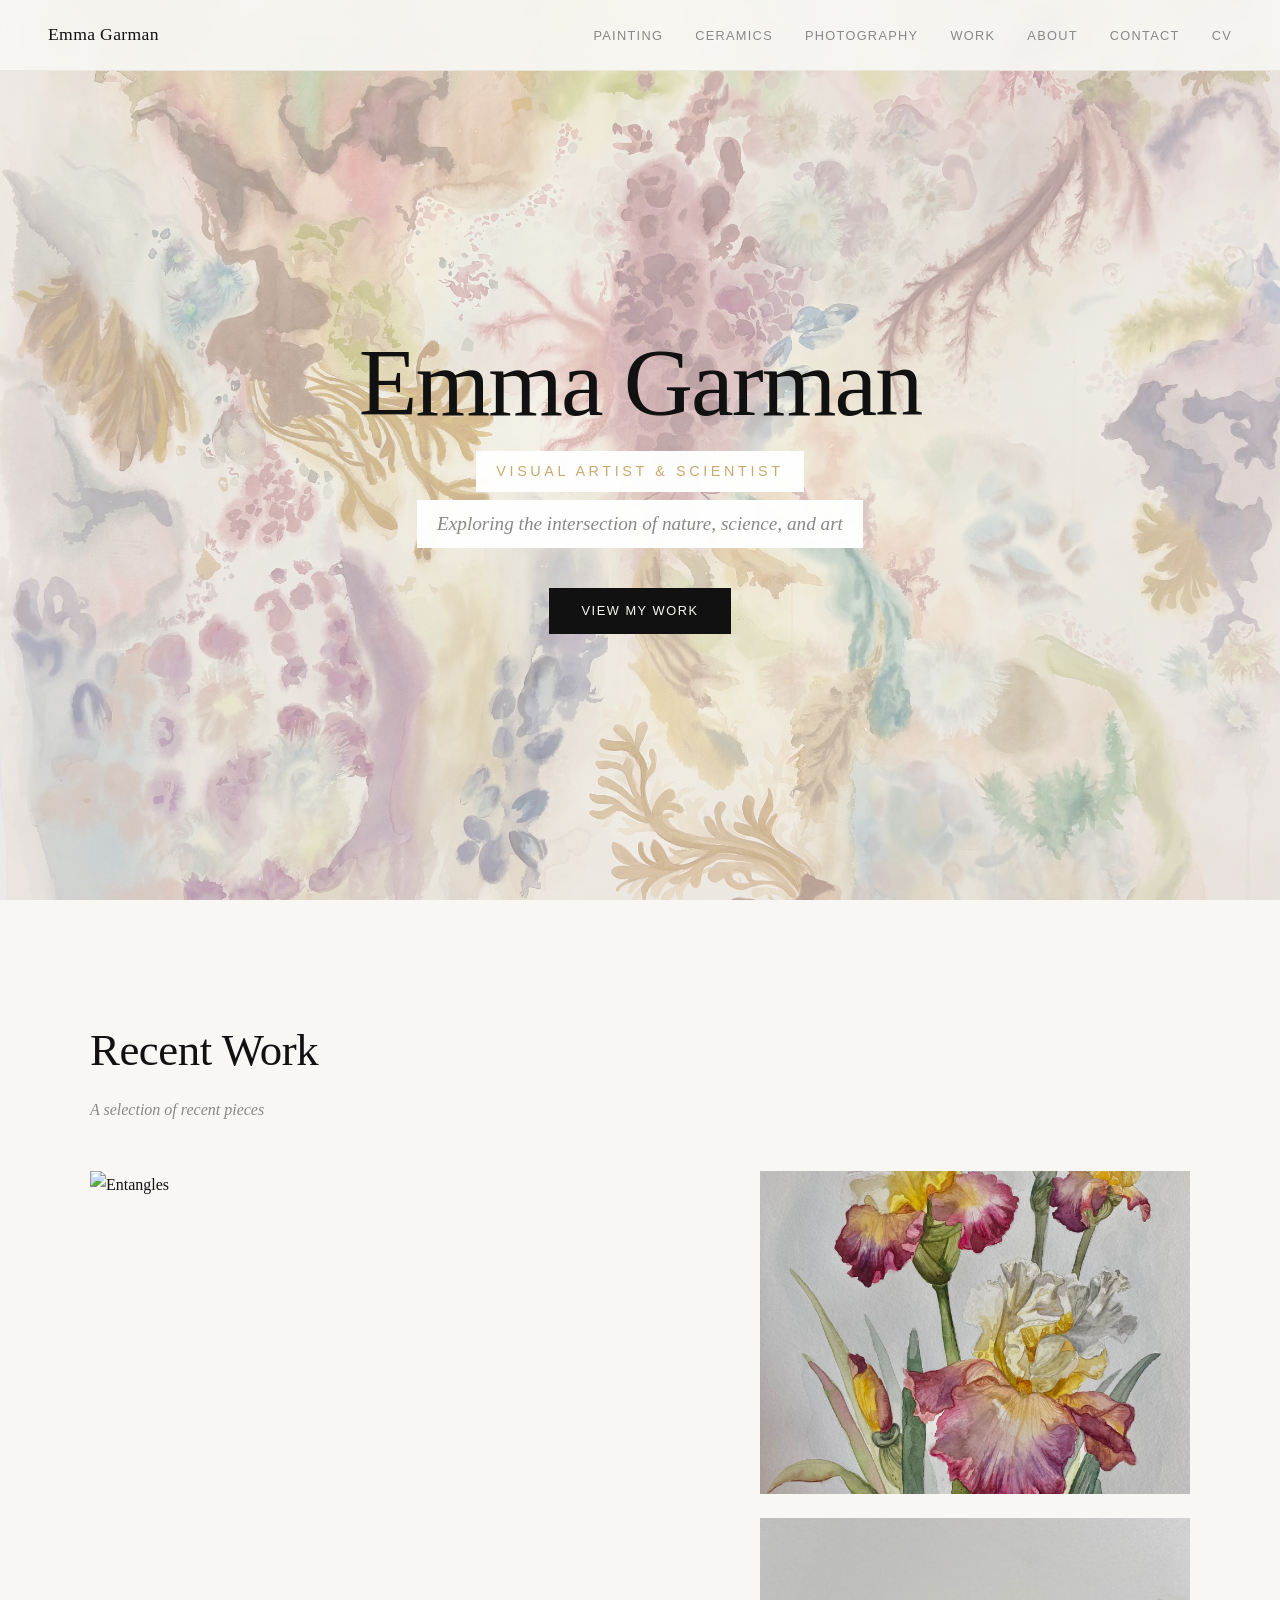
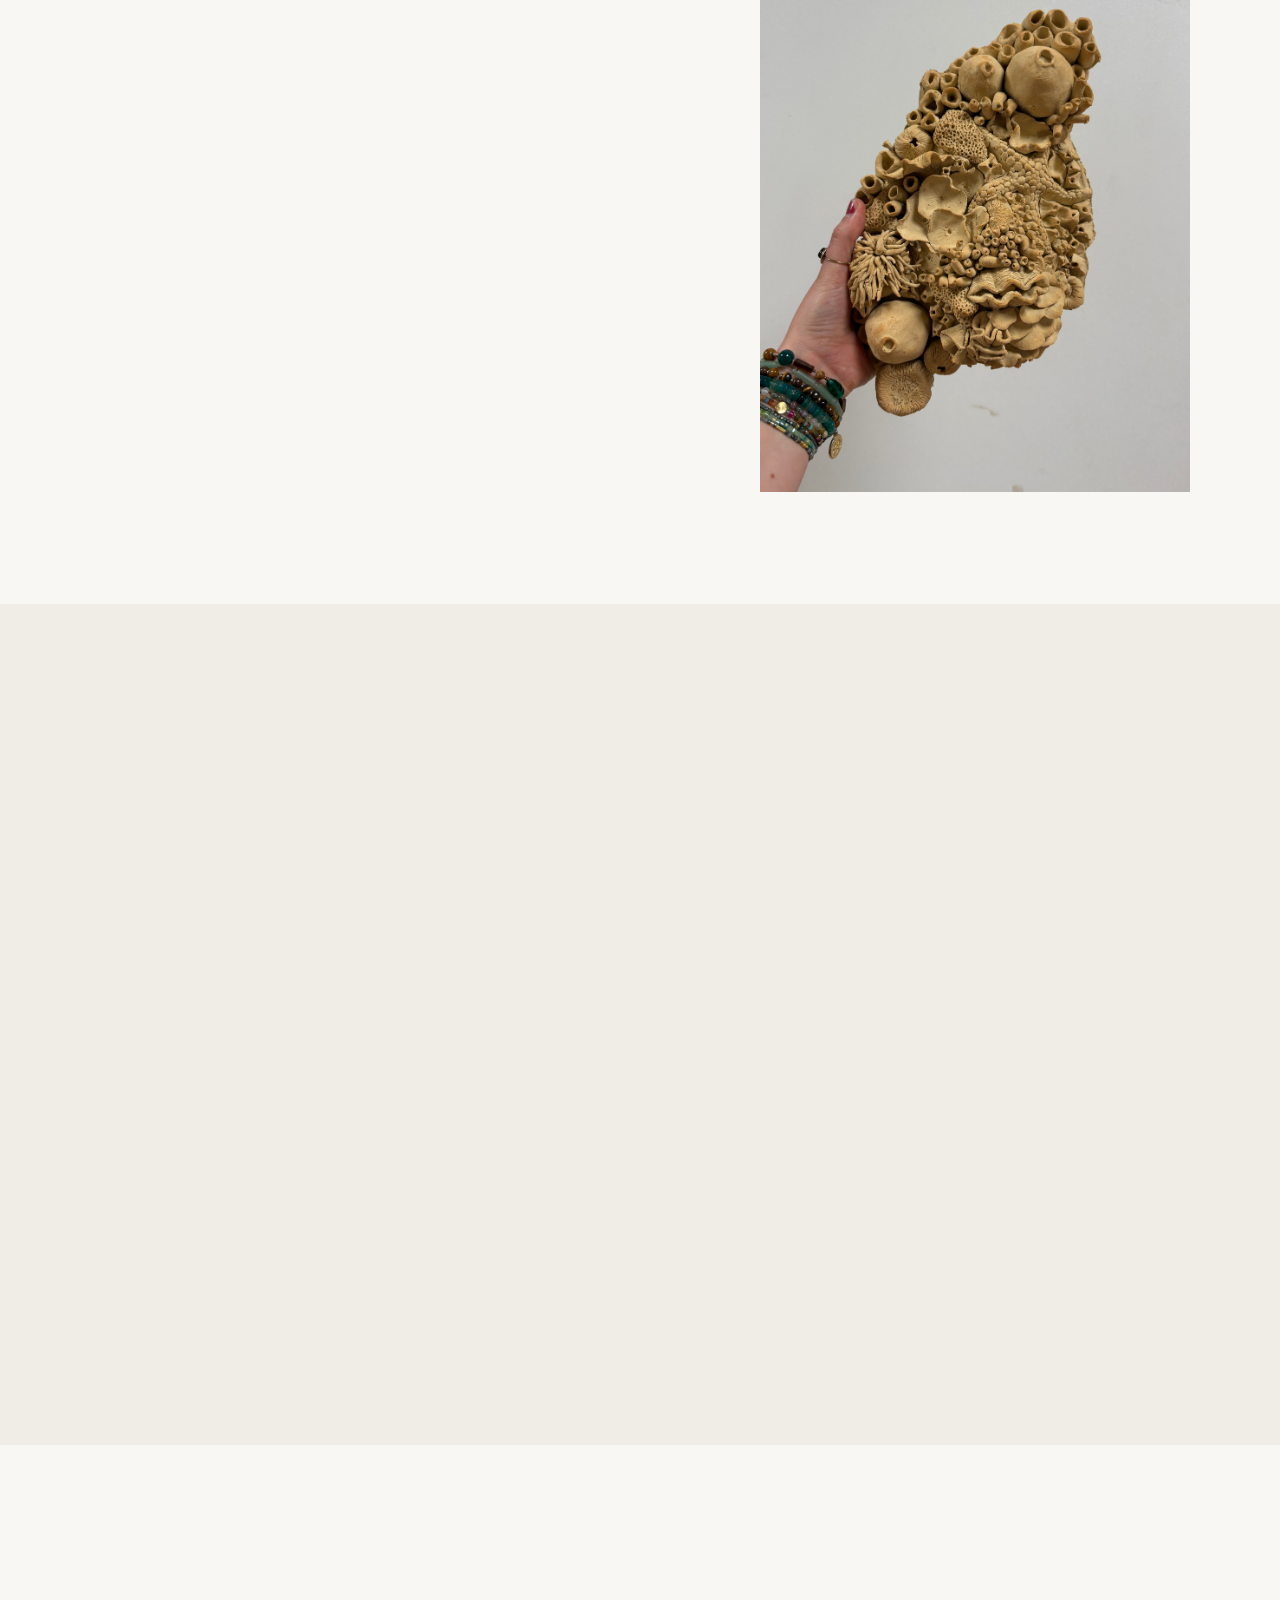
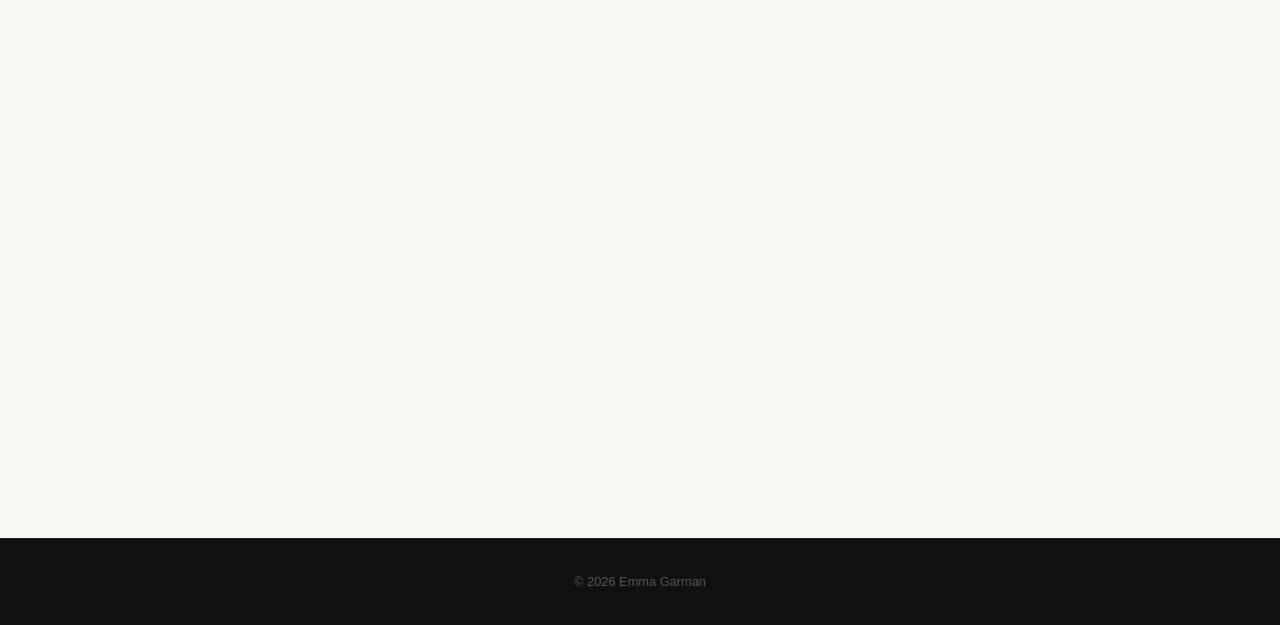
==== commit b3c97398: "Add Porites Compressa painting, fix hero/preview alignment issues, cache-bust stylesheet Adds a new " ====
--- a/artwork.html
+++ b/artwork.html
@@ -4,7 +4,7 @@
   <meta charset="UTF-8" />
   <meta name="viewport" content="width=device-width, initial-scale=1.0" />
   <title>Work — Emma Garman</title>
-  <link rel="stylesheet" href="style.css" />
+  <link rel="stylesheet" href="style.css?v=1784839357" />
 </head>
 <body>
 
@@ -134,6 +134,14 @@
         desc: ''
       },
       {
+        id: 'porites-compressa',
+        title: 'Porites Compressa',
+        meta: 'Watercolor on paper · 2026',
+        img: 'images/porites-compressa.jpeg',
+        gallery: [],
+        desc: `A scientific-illustration study of Porites compressa, rendered in the numbered-plate convention of a naturalist's field guide. Branching colony structure, individual polyps, and surface texture are each isolated and examined in turn, bringing an artist's eye to the close observation of a scientist.`
+      },
+      {
         id: 'clothing-line',
         title: 'Clothing Line',
         meta: 'Watercolor on paper',
@@ -191,10 +199,11 @@
       },
       {
         id: 'little-people-big-world',
-        title: 'Little People, Big World',
+        title: 'Big World, Little People',
         meta: 'Photography · 2025',
         img: 'images/little-people-big-world.png',
         gallery: [],
+        seriesIds: ['lwbp-1','lwbp-2','lwbp-3','lwbp-4','lwbp-5','lwbp-6','lwbp-7','lwbp-8','lwbp-9'],
         desc: ''
       },
       {
@@ -277,15 +286,15 @@
         gallery: [],
         desc: ''
       },
-      {id:'lwbp-1',title:'Little People, Big World',meta:'Photography · 2025',img:'images/lwbp-1.jpeg',gallery:[],seriesIds:['lwbp-1','lwbp-2','lwbp-3','lwbp-4','lwbp-5','lwbp-6','lwbp-7','lwbp-8','lwbp-9'],desc:''},
-      {id:'lwbp-2',title:'Little People, Big World',meta:'Photography · 2025',img:'images/lwbp-2.jpeg',gallery:[],seriesIds:['lwbp-1','lwbp-2','lwbp-3','lwbp-4','lwbp-5','lwbp-6','lwbp-7','lwbp-8','lwbp-9'],desc:''},
-      {id:'lwbp-3',title:'Little People, Big World',meta:'Photography · 2025',img:'images/lwbp-3.jpeg',gallery:[],seriesIds:['lwbp-1','lwbp-2','lwbp-3','lwbp-4','lwbp-5','lwbp-6','lwbp-7','lwbp-8','lwbp-9'],desc:''},
-      {id:'lwbp-4',title:'Little People, Big World',meta:'Photography · 2025',img:'images/lwbp-4.jpeg',gallery:[],seriesIds:['lwbp-1','lwbp-2','lwbp-3','lwbp-4','lwbp-5','lwbp-6','lwbp-7','lwbp-8','lwbp-9'],desc:''},
-      {id:'lwbp-5',title:'Little People, Big World',meta:'Photography · 2025',img:'images/lwbp-5.jpeg',gallery:[],seriesIds:['lwbp-1','lwbp-2','lwbp-3','lwbp-4','lwbp-5','lwbp-6','lwbp-7','lwbp-8','lwbp-9'],desc:''},
-      {id:'lwbp-6',title:'Little People, Big World',meta:'Photography · 2025',img:'images/lwbp-6.jpeg',gallery:[],seriesIds:['lwbp-1','lwbp-2','lwbp-3','lwbp-4','lwbp-5','lwbp-6','lwbp-7','lwbp-8','lwbp-9'],desc:''},
-      {id:'lwbp-7',title:'Little People, Big World',meta:'Photography · 2025',img:'images/lwbp-7.jpeg',gallery:[],seriesIds:['lwbp-1','lwbp-2','lwbp-3','lwbp-4','lwbp-5','lwbp-6','lwbp-7','lwbp-8','lwbp-9'],desc:''},
-      {id:'lwbp-8',title:'Little People, Big World',meta:'Photography · 2025',img:'images/lwbp-8.jpeg',gallery:[],seriesIds:['lwbp-1','lwbp-2','lwbp-3','lwbp-4','lwbp-5','lwbp-6','lwbp-7','lwbp-8','lwbp-9'],desc:''},
-      {id:'lwbp-9',title:'Little People, Big World',meta:'Photography · 2025',img:'images/lwbp-9.jpeg',gallery:[],seriesIds:['lwbp-1','lwbp-2','lwbp-3','lwbp-4','lwbp-5','lwbp-6','lwbp-7','lwbp-8','lwbp-9'],desc:''},
+      {id:'lwbp-1',title:'Big World, Little People',meta:'Photography · 2025',img:'images/lwbp-1.jpeg',gallery:[],seriesIds:['lwbp-1','lwbp-2','lwbp-3','lwbp-4','lwbp-5','lwbp-6','lwbp-7','lwbp-8','lwbp-9'],desc:''},
+      {id:'lwbp-2',title:'Big World, Little People',meta:'Photography · 2025',img:'images/lwbp-2.jpeg',gallery:[],seriesIds:['lwbp-1','lwbp-2','lwbp-3','lwbp-4','lwbp-5','lwbp-6','lwbp-7','lwbp-8','lwbp-9'],desc:''},
+      {id:'lwbp-3',title:'Big World, Little People',meta:'Photography · 2025',img:'images/lwbp-3.jpeg',gallery:[],seriesIds:['lwbp-1','lwbp-2','lwbp-3','lwbp-4','lwbp-5','lwbp-6','lwbp-7','lwbp-8','lwbp-9'],desc:''},
+      {id:'lwbp-4',title:'Big World, Little People',meta:'Photography · 2025',img:'images/lwbp-4.jpeg',gallery:[],seriesIds:['lwbp-1','lwbp-2','lwbp-3','lwbp-4','lwbp-5','lwbp-6','lwbp-7','lwbp-8','lwbp-9'],desc:''},
+      {id:'lwbp-5',title:'Big World, Little People',meta:'Photography · 2025',img:'images/lwbp-5.jpeg',gallery:[],seriesIds:['lwbp-1','lwbp-2','lwbp-3','lwbp-4','lwbp-5','lwbp-6','lwbp-7','lwbp-8','lwbp-9'],desc:''},
+      {id:'lwbp-6',title:'Big World, Little People',meta:'Photography · 2025',img:'images/lwbp-6.jpeg',gallery:[],seriesIds:['lwbp-1','lwbp-2','lwbp-3','lwbp-4','lwbp-5','lwbp-6','lwbp-7','lwbp-8','lwbp-9'],desc:''},
+      {id:'lwbp-7',title:'Big World, Little People',meta:'Photography · 2025',img:'images/lwbp-7.jpeg',gallery:[],seriesIds:['lwbp-1','lwbp-2','lwbp-3','lwbp-4','lwbp-5','lwbp-6','lwbp-7','lwbp-8','lwbp-9'],desc:''},
+      {id:'lwbp-8',title:'Big World, Little People',meta:'Photography · 2025',img:'images/lwbp-8.jpeg',gallery:[],seriesIds:['lwbp-1','lwbp-2','lwbp-3','lwbp-4','lwbp-5','lwbp-6','lwbp-7','lwbp-8','lwbp-9'],desc:''},
+      {id:'lwbp-9',title:'Big World, Little People',meta:'Photography · 2025',img:'images/lwbp-9.jpeg',gallery:[],seriesIds:['lwbp-1','lwbp-2','lwbp-3','lwbp-4','lwbp-5','lwbp-6','lwbp-7','lwbp-8','lwbp-9'],desc:''},
       {id:'bw-1',title:'Black and White Darkroom Photography',meta:'35mm film · 2025',img:'images/bw-1.jpeg',gallery:[],desc:''},
       {id:'bw-2',title:'Black and White Darkroom Photography',meta:'35mm film · 2025',img:'images/bw-2.jpeg',gallery:[],desc:''},
       {id:'bw-3',title:'Black and White Darkroom Photography',meta:'35mm film · 2025',img:'images/bw-3.jpeg',gallery:[],desc:''},
--- a/style.css
+++ b/style.css
@@ -102,13 +102,19 @@
   letter-spacing: 0.25em;
   text-transform: uppercase;
   color: var(--accent);
-  margin: 1rem 0 0.5rem;
+  margin: 1rem auto 0.5rem;
+  display: table;
+  background: rgba(255, 255, 255, 0.97);
+  padding: 0.5rem 1.25rem;
 }
 .hero-tagline {
   font-size: 1.2rem;
   color: var(--gray);
-  margin-bottom: 2.5rem;
+  margin: 0 auto 2.5rem;
   font-style: italic;
+  display: table;
+  background: rgba(255, 255, 255, 0.97);
+  padding: 0.5rem 1.25rem;
 }
 
 /* ── Buttons ── */
@@ -188,13 +194,21 @@
 .featured-grid {
   display: grid;
   grid-template-columns: 1.5fr 1fr;
+  grid-template-rows: auto 1fr;
   gap: 1.5rem;
   margin-top: 3rem;
 }
-.featured-side {
-  display: flex;
-  flex-direction: column;
-  gap: 1.5rem;
+.featured-card.large {
+  grid-column: 1;
+  grid-row: 1 / 3;
+}
+.featured-side-top {
+  grid-column: 2;
+  grid-row: 1;
+}
+.featured-side-bottom {
+  grid-column: 2;
+  grid-row: 2;
 }
 .featured-card {
   overflow: hidden;
@@ -202,19 +216,28 @@
 }
 .featured-card img {
   width: 100%;
+  height: 100%;
   display: block;
   object-fit: cover;
   transition: transform 0.4s ease, opacity 0.3s ease;
 }
 .featured-card.large img { aspect-ratio: 4/5; }
-.featured-side .featured-card img { aspect-ratio: 4/3; }
+.featured-side-top img { aspect-ratio: 4/3; }
+.featured-side-bottom img { aspect-ratio: auto; }
 .featured-card:hover img {
   transform: scale(1.03);
   opacity: 0.88;
 }
 
 @media (max-width: 700px) {
-  .featured-grid { grid-template-columns: 1fr; }
+  .featured-grid { grid-template-columns: 1fr; grid-template-rows: none; }
+  .featured-card.large,
+  .featured-side-top,
+  .featured-side-bottom {
+    grid-column: 1;
+    grid-row: auto;
+  }
+  .featured-side-bottom img { height: auto; aspect-ratio: 4/3; }
 }
 
 /* ── About ── */
@@ -265,7 +288,7 @@
 .work-card-img {
   background: #eeecea;
   overflow: hidden;
-  aspect-ratio: 1/1;
+  aspect-ratio: 3/4;
   display: flex;
   align-items: center;
   justify-content: center;
@@ -274,10 +297,9 @@
 .work-card-img img {
   width: 100%;
   height: 100%;
-  object-fit: contain;
+  object-fit: cover;
   display: block;
   transition: transform 0.4s ease, opacity 0.3s ease;
-  padding: 0.5rem;
 }
 .work-card:hover .work-card-img img {
   transform: scale(1.04);
@@ -334,7 +356,14 @@
   gap: 0.75rem;
 }
 .photo-grid .work-card-img {
-  aspect-ratio: 3/2;
+  aspect-ratio: 3/4;
+}
+.photography-page .work-card-img,
+.photography-page .photo-grid .work-card-img {
+  aspect-ratio: 4/3;
+}
+.collage-grid .work-card-img {
+  aspect-ratio: 3/4;
 }
 
 /* ── Publications ── */
